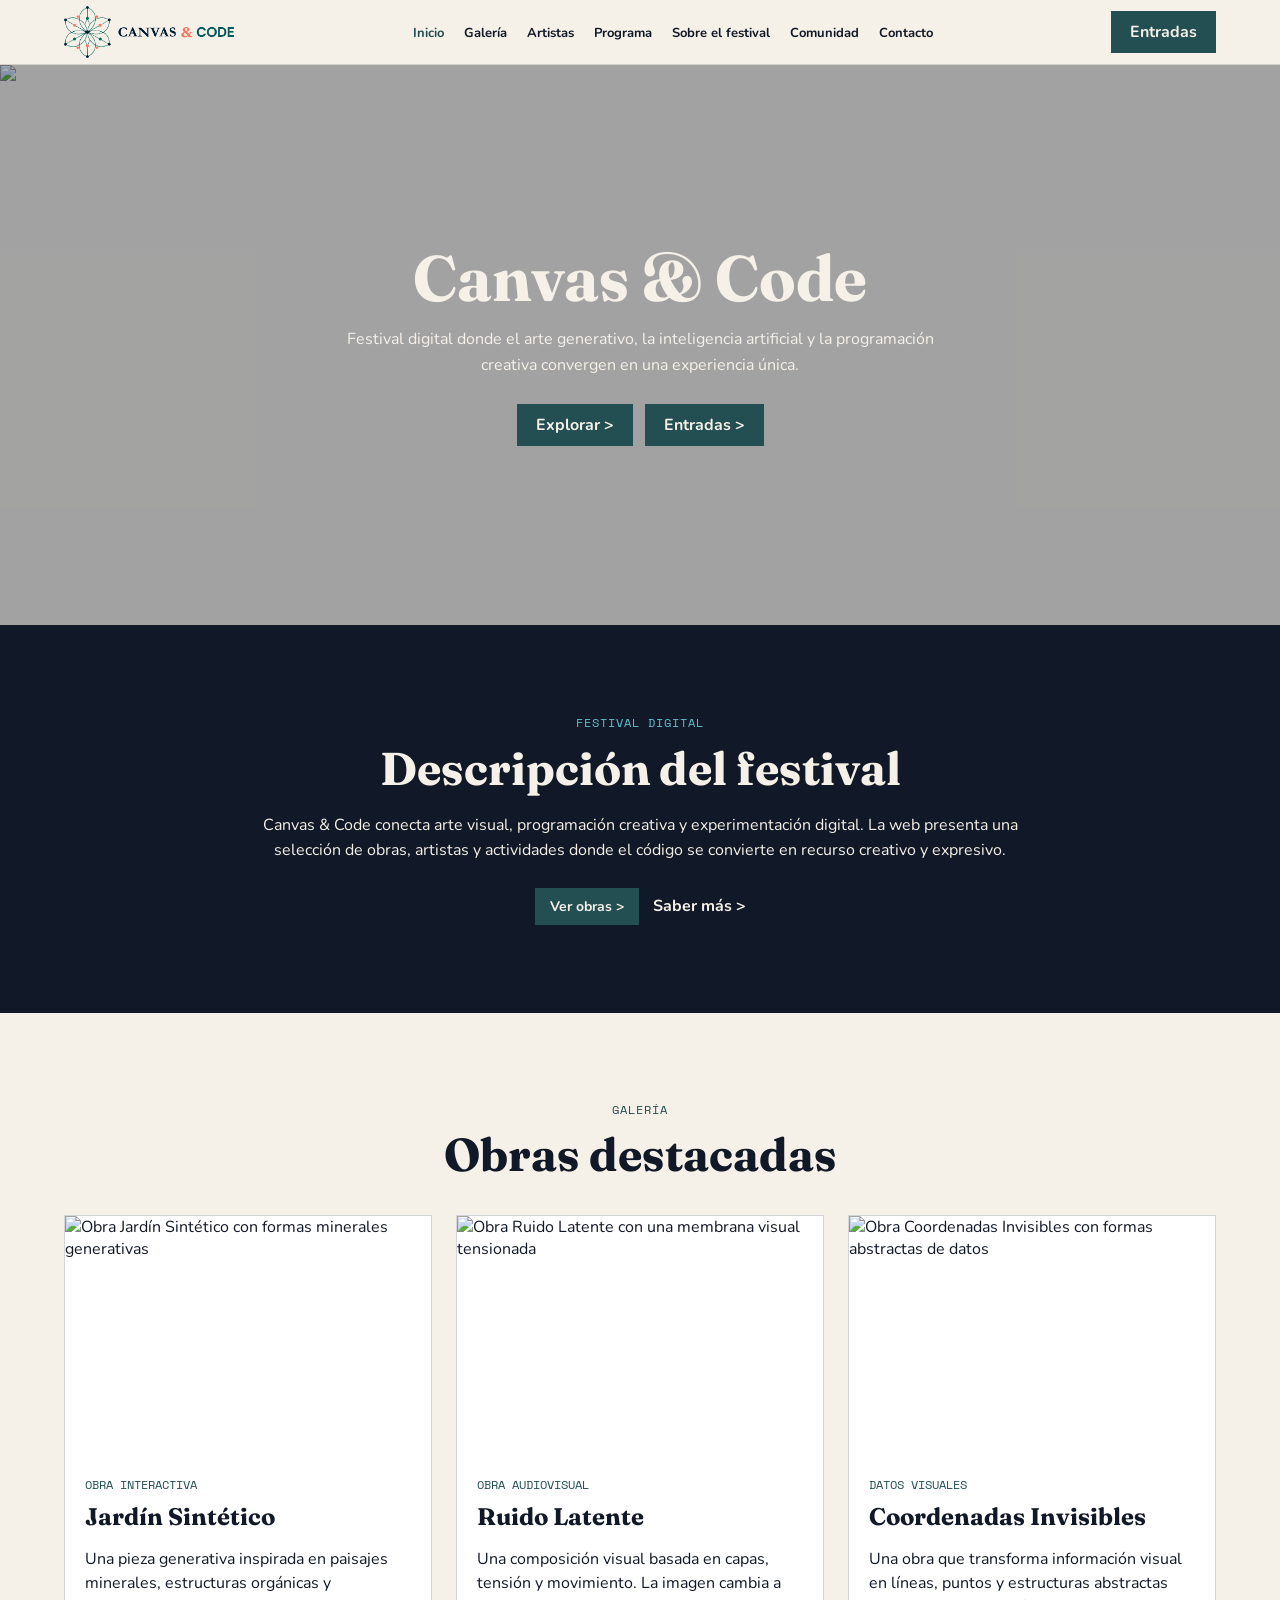
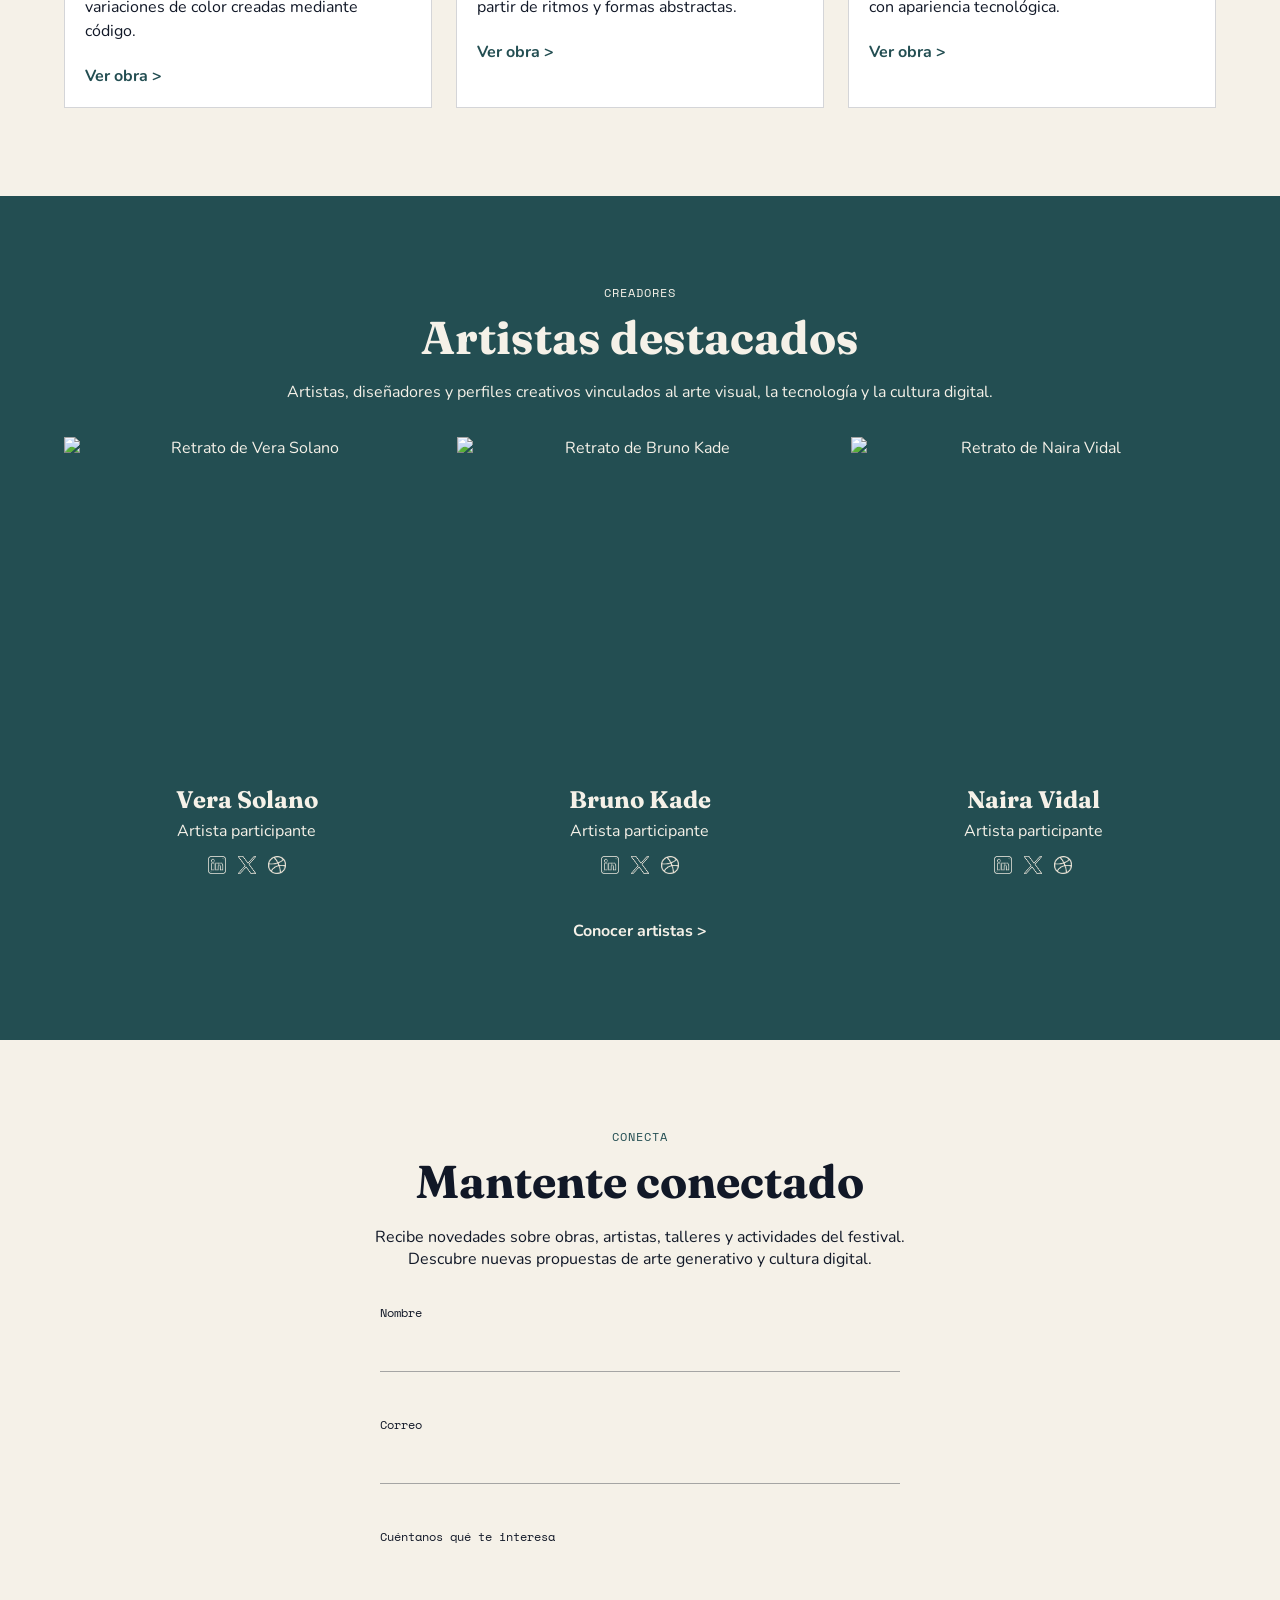
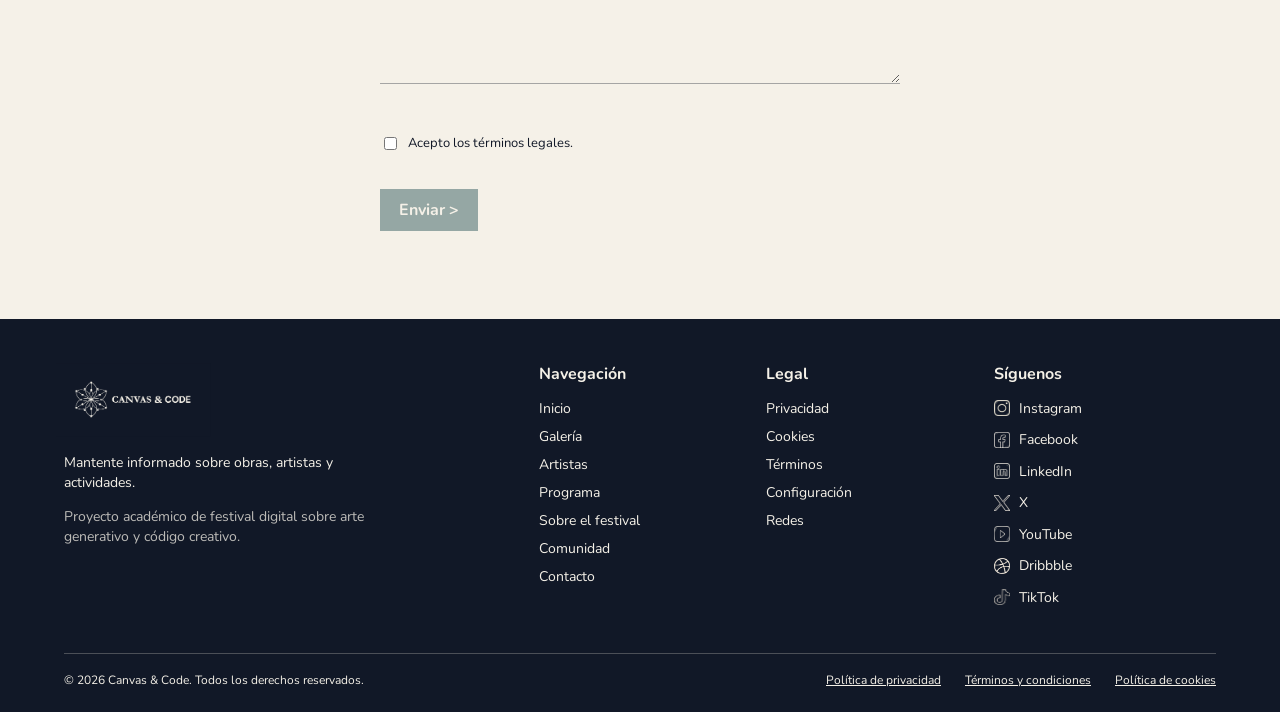
==== index.html @ 44a31754 "Add files via upload" ====
<!DOCTYPE html>
<html lang="es">
<head>
  <!-- Configuración básica del documento -->
  <meta charset="UTF-8">

  <!-- Hace que la página se adapte correctamente a móviles y pantallas pequeñas -->
  <meta name="viewport" content="width=device-width, initial-scale=1.0">

  <!-- Título que aparece en la pestaña del navegador -->
  <title>Canvas &amp; Code | Inicio</title>

  <!-- Descripción breve de la página para buscadores -->
  <meta name="description" content="Festival digital de arte generativo, código creativo e interacción visual.">

  <!-- Conexión con Google Fonts para cargar las tipografías de la web -->
  <link rel="preconnect" href="https://fonts.googleapis.com">
  <link rel="preconnect" href="https://fonts.gstatic.com" crossorigin>

  <!-- Tipografías usadas en el proyecto -->
  <link href="https://fonts.googleapis.com/css2?family=Fraunces:wght@400;500;600;700&family=Nunito:wght@400;500;600;700&family=Space+Mono:wght@400;700&display=swap" rel="stylesheet">

  <!-- Icono de la pestaña del navegador -->
  <link rel="icon" href="logo/icono.png" type="image/png">

  <!-- Archivo CSS principal -->
  <link rel="stylesheet" href="css/style.css">
</head>

<body>

  <!-- Enlace de accesibilidad para saltar directamente al contenido principal -->
  <a class="skip-link" href="#contenido">Saltar al contenido principal</a>

  <!-- Cabecera de la página -->
  <header class="site-header">
    <div class="container header-content">

      <!-- Logo de la web con enlace a la página de inicio -->
      <a class="logo-link" href="index.html" aria-label="Ir al inicio de Canvas &amp; Code">
        <img class="logo" src="logo/LogoHorizontal.png" alt="Canvas &amp; Code">
      </a>

      <!-- Botón que abre y cierra el menú en móvil -->
      <button class="menu-toggle" type="button" aria-expanded="false" aria-controls="menu-principal">
        Menú
      </button>

      <!-- Menú principal de navegación -->
      <nav class="main-nav" id="menu-principal" aria-label="Navegación principal">
        <ul>
          <!-- Enlace activo porque estamos en la página de inicio -->
          <li><a class="active" href="index.html" aria-current="page">Inicio</a></li>

          <!-- Enlaces a las demás páginas y secciones de la web -->
          <li><a href="exposicion.html">Galería</a></li>
          <li><a href="exposicion.html#artistas">Artistas</a></li>
          <li><a href="comunidad.html#talleres">Programa</a></li>
          <li><a href="sobre.html">Sobre el festival</a></li>
          <li><a href="comunidad.html">Comunidad</a></li>
          <li><a href="construccion.html">Contacto</a></li>

          <!-- Enlace de entradas dentro del menú móvil -->
          <li class="nav-entradas"><a href="construccion.html">Entradas</a></li>
        </ul>
      </nav>

      <!-- Botón de entradas visible en la cabecera -->
      <a class="header-button" href="construccion.html">Entradas</a>

    </div>
  </header>

  <!-- Contenido principal de la página -->
  <main id="contenido">

    <!-- Sección principal de presentación de la web -->
    <section class="hero-inicio">

      <!-- Imagen de fondo del hero -->
      <img class="hero-imagen" src="img/Inicio/Flujo_abstracto.png" alt="Imagen abstracta con formas fluidas de arte generativo">

      <!-- Capa oscura sobre la imagen para mejorar la lectura del texto -->
      <div class="hero-capa">
        <div class="container hero-contenido">

          <!-- Título principal de la página -->
          <h1>Canvas &amp; Code</h1>

          <!-- Texto breve de presentación del festival -->
          <p>
            Festival digital donde el arte generativo, la inteligencia artificial y la programación creativa convergen en una experiencia única.
          </p>

          <!-- Botones principales del hero -->
          <div class="hero-botones">
            <a class="button" href="exposicion.html">Explorar &gt;</a>
            <a class="button" href="construccion.html">Entradas &gt;</a>
          </div>

        </div>
      </div>
    </section>

    <!-- Sección con una descripción general del festival -->
    <section class="descripcion-real">
      <div class="container descripcion-contenido">

        <!-- Etiqueta pequeña de la sección -->
        <p class="etiqueta-seccion">Festival digital</p>

        <!-- Título de la sección -->
        <h2>Descripción del festival</h2>

        <!-- Texto descriptivo del festival -->
        <p>
          Canvas &amp; Code conecta arte visual, programación creativa y experimentación digital.
          La web presenta una selección de obras, artistas y actividades donde el código
          se convierte en recurso creativo y expresivo.
        </p>

        <!-- Enlaces de la sección de descripción -->
        <div class="descripcion-enlaces">
          <a class="button button-small" href="exposicion.html">Ver obras &gt;</a>
          <a class="simple-link" href="sobre.html">Saber más &gt;</a>
        </div>

      </div>
    </section>

    <!-- Sección de obras destacadas en la página de inicio -->
    <section class="obras-real">
      <div class="container">

        <!-- Encabezado de la sección de obras -->
        <div class="titulo-seccion">
          <p class="etiqueta-seccion etiqueta-oscura">Galería</p>
          <h2>Obras destacadas</h2>
        </div>

        <!-- Rejilla que contiene las tarjetas de obras -->
        <div class="obras-grid">

          <!-- Primera tarjeta de obra -->
          <article class="obra-card">
            <img src="img/Inicio/Paisaje_mineral.png" alt="Obra Jardín Sintético con formas minerales generativas">

            <div class="obra-texto">
              <p class="obra-categoria">Obra interactiva</p>
              <h3>Jardín Sintético</h3>
              <p>
                Una pieza generativa inspirada en paisajes minerales, estructuras orgánicas
                y variaciones de color creadas mediante código.
              </p>
              <a class="obra-link" href="exposicion.html">Ver obra &gt;</a>
            </div>
          </article>

          <!-- Segunda tarjeta de obra -->
          <article class="obra-card">
            <img src="img/Inicio/Membrana_tensionada.png" alt="Obra Ruido Latente con una membrana visual tensionada">

            <div class="obra-texto">
              <p class="obra-categoria">Obra audiovisual</p>
              <h3>Ruido Latente</h3>
              <p>
                Una composición visual basada en capas, tensión y movimiento. La imagen
                cambia a partir de ritmos y formas abstractas.
              </p>
              <a class="obra-link" href="exposicion.html">Ver obra &gt;</a>
            </div>
          </article>

          <!-- Tercera tarjeta de obra -->
          <article class="obra-card">
            <img src="img/Inicio/Formas_datos.png" alt="Obra Coordenadas Invisibles con formas abstractas de datos">

            <div class="obra-texto">
              <p class="obra-categoria">Datos visuales</p>
              <h3>Coordenadas Invisibles</h3>
              <p>
                Una obra que transforma información visual en líneas, puntos y estructuras
                abstractas con apariencia tecnológica.
              </p>
              <a class="obra-link" href="exposicion.html">Ver obra &gt;</a>
            </div>
          </article>

        </div>

      </div>
    </section>

    <!-- Sección de artistas destacados -->
    <section class="artistas-real" id="artistas">
      <div class="container">

        <!-- Encabezado de la sección de artistas -->
        <div class="titulo-seccion titulo-claro">
          <p class="etiqueta-seccion">Creadores</p>
          <h2>Artistas destacados</h2>
          <p>
            Artistas, diseñadores y perfiles creativos vinculados al arte visual,
            la tecnología y la cultura digital.
          </p>
        </div>

        <!-- Rejilla con las tarjetas de artistas -->
        <div class="artistas-grid">

          <!-- Primera tarjeta de artista -->
          <article class="artista-card">
            <img src="img/Inicio/Vera_Solano.png" alt="Retrato de Vera Solano">

            <div class="artista-texto">
              <h3>Vera Solano</h3>
              <p>Artista participante</p>

              <!-- Enlaces a redes sociales de la artista -->
              <div class="artista-redes">
                <a href="construccion.html" aria-label="LinkedIn de Vera Solano">
                  <img src="icons/LinkedIn.png" alt="">
                </a>

                <a href="construccion.html" aria-label="X de Vera Solano">
                  <img src="icons/X.png" alt="">
                </a>

                <a href="construccion.html" aria-label="Dribbble de Vera Solano">
                  <img src="icons/Dribbble.png" alt="">
                </a>
              </div>
            </div>
          </article>

          <!-- Segunda tarjeta de artista -->
          <article class="artista-card">
            <img src="img/Inicio/Bruno_Kade.png" alt="Retrato de Bruno Kade">

            <div class="artista-texto">
              <h3>Bruno Kade</h3>
              <p>Artista participante</p>

              <!-- Enlaces a redes sociales del artista -->
              <div class="artista-redes">
                <a href="construccion.html" aria-label="LinkedIn de Bruno Kade">
                  <img src="icons/LinkedIn.png" alt="">
                </a>

                <a href="construccion.html" aria-label="X de Bruno Kade">
                  <img src="icons/X.png" alt="">
                </a>

                <a href="construccion.html" aria-label="Dribbble de Bruno Kade">
                  <img src="icons/Dribbble.png" alt="">
                </a>
              </div>
            </div>
          </article>

          <!-- Tercera tarjeta de artista -->
          <article class="artista-card">
            <img src="img/Inicio/Naira_Vidal.png" alt="Retrato de Naira Vidal">

            <div class="artista-texto">
              <h3>Naira Vidal</h3>
              <p>Artista participante</p>

              <!-- Enlaces a redes sociales de la artista -->
              <div class="artista-redes">
                <a href="construccion.html" aria-label="LinkedIn de Naira Vidal">
                  <img src="icons/LinkedIn.png" alt="">
                </a>

                <a href="construccion.html" aria-label="X de Naira Vidal">
                  <img src="icons/X.png" alt="">
                </a>

                <a href="construccion.html" aria-label="Dribbble de Naira Vidal">
                  <img src="icons/Dribbble.png" alt="">
                </a>
              </div>
            </div>
          </article>

        </div>

        <!-- Botón para ir a la sección de artistas de la página Exposición -->
        <div class="boton-centrado">
          <a class="button" href="exposicion.html#artistas">Conocer artistas &gt;</a>
        </div>

      </div>
    </section>

    <!-- Sección de newsletter -->
    <section class="newsletter-real">
      <div class="container newsletter-contenido">

        <!-- Encabezado de la newsletter -->
        <div class="titulo-seccion">
          <p class="etiqueta-seccion etiqueta-oscura">Conecta</p>

          <h2>Mantente conectado</h2>

          <p>
            Recibe novedades sobre obras, artistas, talleres y actividades del festival.<br>
            Descubre nuevas propuestas de arte generativo y cultura digital.
          </p>
        </div>

        <!-- Formulario de suscripción a la newsletter -->
        <form class="newsletter-form" id="newsletter-form" action="#" method="post" novalidate>

          <!-- Campo nombre -->
          <div class="form-grupo">
            <label for="nombre">Nombre</label>
            <input type="text" id="nombre" name="nombre">
            <p class="form-error" id="error-nombre"></p>
          </div>

          <!-- Campo correo -->
          <div class="form-grupo">
            <label for="correo">Correo</label>
            <input type="email" id="correo" name="correo">
            <p class="form-error" id="error-correo"></p>
          </div>

          <!-- Campo de intereses -->
          <div class="form-grupo">
            <label for="interes">Cuéntanos qué te interesa</label>
            <textarea id="interes" name="interes" rows="5"></textarea>
            <p class="form-error" id="error-interes"></p>
          </div>

          <!-- Checkbox para aceptar términos legales -->
          <div class="form-check">
            <input type="checkbox" id="acepto" name="acepto">
            <label for="acepto">Acepto los términos legales.</label>
          </div>

          <!-- Mensaje de error del checkbox legal -->
          <p class="form-error" id="error-acepto"></p>

          <!-- Botón de envío del formulario -->
          <button class="button" id="boton-enviar" type="submit" disabled>Enviar &gt;</button>

        </form>

      </div>
    </section>

  </main>

  <!-- Modal que aparece cuando el formulario se envía correctamente -->
  <div class="modal-formulario" id="modal-formulario" hidden>
    <div class="modal-caja" role="dialog" aria-modal="true" aria-labelledby="modal-titulo">
      <h2 id="modal-titulo">Formulario enviado</h2>
      <button class="button" id="cerrar-modal" type="button">OK</button>
    </div>
  </div>

  <!-- Pie de página -->
  <footer class="site-footer">
    <div class="container footer-content">

      <!-- Bloque con el logo y una pequeña descripción -->
      <div class="footer-brand">
        <img class="footer-logo" src="logo/Logo_blanco_hori.png" alt="Canvas &amp; Code">

        <p>
          Mantente informado sobre obras, artistas y actividades.
        </p>

        <p class="footer-note">
          Proyecto académico de festival digital sobre arte generativo y código creativo.
        </p>
      </div>

      <!-- Bloque de navegación del footer -->
      <div class="footer-block">
        <h2>Navegación</h2>

        <ul>
          <li><a href="index.html" aria-current="page">Inicio</a></li>
          <li><a href="exposicion.html">Galería</a></li>
          <li><a href="exposicion.html#artistas">Artistas</a></li>
          <li><a href="comunidad.html#talleres">Programa</a></li>
          <li><a href="sobre.html">Sobre el festival</a></li>
          <li><a href="comunidad.html">Comunidad</a></li>
          <li><a href="construccion.html">Contacto</a></li>
        </ul>
      </div>

      <!-- Bloque de enlaces legales -->
      <div class="footer-block">
        <h2>Legal</h2>

        <ul>
          <li><a href="construccion.html">Privacidad</a></li>
          <li><a href="construccion.html">Cookies</a></li>
          <li><a href="construccion.html">Términos</a></li>
          <li><a href="construccion.html">Configuración</a></li>
          <li><a href="construccion.html">Redes</a></li>
        </ul>
      </div>

      <!-- Bloque de redes sociales -->
      <div class="footer-block footer-social">
        <h2>Síguenos</h2>

        <ul>
          <li><a href="construccion.html"><img src="icons/Instagram.png" alt=""> Instagram</a></li>
          <li><a href="construccion.html"><img src="icons/Facebook.png" alt=""> Facebook</a></li>
          <li><a href="construccion.html"><img src="icons/LinkedIn.png" alt=""> LinkedIn</a></li>
          <li><a href="construccion.html"><img src="icons/X.png" alt=""> X</a></li>
          <li><a href="construccion.html"><img src="icons/YouTube.png" alt=""> YouTube</a></li>
          <li><a href="construccion.html"><img src="icons/Dribbble.png" alt=""> Dribbble</a></li>
          <li><a href="construccion.html"><img src="icons/TikTok.png" alt=""> TikTok</a></li>
        </ul>
      </div>

    </div>

    <!-- Parte inferior del footer con copyright y enlaces legales -->
    <div class="container footer-bottom">
      <p>© 2026 Canvas &amp; Code. Todos los derechos reservados.</p>

      <div class="footer-legal-links">
        <a href="construccion.html">Política de privacidad</a>
        <a href="construccion.html">Términos y condiciones</a>
        <a href="construccion.html">Política de cookies</a>
      </div>
    </div>
  </footer>

  <!-- Archivo JavaScript principal -->
  <script src="js/script.js"></script>

</body>
</html>
---- css/style.css ----
/* Variables generales de la web.
   Aquí se guardan los colores y las tipografías para reutilizarlos en todo el CSS. */
:root {
  --azul-noche: #111827;
  --blanco-roto: #F5F1E8;
  --verde: #234E52;
  --coral: #D96C5F;
  --azul-piscina: #63BFD1;

  --titulo: "Fraunces", serif;
  --texto: "Nunito", sans-serif;
  --mono: "Space Mono", monospace;
}

/* Hace que el tamaño de las cajas incluya el padding y el borde.
   Así es más fácil controlar los anchos. */
* {
  box-sizing: border-box;
}

/* Estilos básicos del cuerpo de la página. */
body {
  margin: 0;
  font-family: var(--texto);
  background-color: var(--blanco-roto);
  color: var(--azul-noche);
}

/* Las imágenes no se salen de su contenedor. */
img {
  max-width: 100%;
  display: block;
}

/* Los enlaces heredan el color del texto donde estén colocados. */
a {
  color: inherit;
}

/* Los elementos de formulario usan la misma tipografía que el resto de la web. */
button,
input,
textarea,
select {
  font: inherit;
}

/* Contenedor general para centrar el contenido y limitar su anchura. */
.container {
  width: 90%;
  max-width: 1152px;
  margin: 0 auto;
}

/* Enlace para saltar al contenido principal.
   Sirve para mejorar la accesibilidad con teclado. */
.skip-link {
  position: absolute;
  top: -50px;
  left: 16px;
  background-color: var(--coral);
  color: var(--azul-noche);
  padding: 8px 12px;
  z-index: 20;
}

/* El enlace aparece cuando recibe el foco. */
.skip-link:focus {
  top: 16px;
}

/* Clase para ocultar texto visualmente, pero mantenerlo para lectores de pantalla. */
.sr-only {
  position: absolute;
  width: 1px;
  height: 1px;
  overflow: hidden;
  clip-path: inset(50%);
}

/* Estilo visible cuando se navega con teclado. */
a:focus-visible,
button:focus-visible,
input:focus-visible,
textarea:focus-visible,
select:focus-visible {
  outline: 3px solid var(--azul-piscina);
  outline-offset: 3px;
}

/* Header */

/* Cabecera principal de la web.
   Se queda fija arriba al hacer scroll. */
.site-header {
  background-color: var(--blanco-roto);
  border-bottom: 1px solid rgba(17, 24, 39, 0.15);
  position: sticky;
  top: 0;
  z-index: 15;
}

/* Organiza logo, menú y botón de entradas en una misma línea. */
.header-content {
  min-height: 60px;
  display: flex;
  align-items: center;
  justify-content: space-between;
  position: relative;
}

/* Enlace que contiene el logo. */
.logo-link {
  display: inline-flex;
  align-items: center;
}

/* Tamaño del logo. */
.logo {
  width: 150px;
  height: auto;
}

/* Botón del menú móvil. */
.menu-toggle {
  background-color: transparent;
  border: 1px solid var(--azul-noche);
  color: var(--azul-noche);
  padding: 8px 12px;
  cursor: pointer;
  border-radius: 0;
}

/* Menú principal.
   En móvil aparece cerrado por defecto. */
.main-nav {
  display: none;
  position: absolute;
  left: 0;
  top: 60px;
  width: 100%;
  padding: 18px 0;
  background-color: var(--blanco-roto);
  border-bottom: 1px solid rgba(17, 24, 39, 0.15);
}

/* Clase que abre el menú cuando se pulsa el botón. */
.main-nav.is-open {
  display: block;
}

/* Quita los puntos de la lista del menú. */
.main-nav ul {
  list-style: none;
  margin: 0;
  padding: 0;
}

/* Separación entre enlaces del menú en móvil. */
.main-nav li {
  margin-bottom: 12px;
}

/* Estilo de los enlaces del menú. */
.main-nav a {
  font-size: 14px;
  font-weight: 700;
  text-decoration: none;
}

/* Color del enlace activo o al pasar el ratón. */
.main-nav a:hover,
.main-nav a.active {
  color: var(--verde);
}

/* El botón de entradas se oculta en móvil al principio. */
.header-button {
  display: none;
}

/* Da color especial al enlace de entradas dentro del menú móvil. */
.nav-entradas a {
  color: var(--verde);
}

/* Botones */

/* Estilo general de los botones principales. */
.button,
.header-button {
  background-color: var(--verde);
  color: var(--blanco-roto);
  border: 1px solid var(--verde);
  padding: 9px 18px;
  font-weight: 700;
  text-decoration: none;
  border-radius: 0;
  display: inline-block;
  cursor: pointer;
}

/* Cambio de color al pasar el ratón por encima de los botones. */
.button:hover,
.header-button:hover {
  background-color: var(--azul-piscina);
  border-color: var(--azul-piscina);
  color: var(--azul-noche);
}

/* Estilo para botones desactivados en formularios. */
.button:disabled {
  opacity: 0.45;
  cursor: not-allowed;
}

/* Botón más pequeño para enlaces secundarios. */
.button-small {
  padding: 8px 14px;
  font-size: 14px;
}

/* Botón secundario sobre fondos oscuros. */
.button-secundario {
  background-color: transparent;
  border-color: var(--blanco-roto);
  color: var(--blanco-roto);
}

/* Cambio de color del botón secundario al pasar el ratón. */
.button-secundario:hover {
  background-color: var(--azul-piscina);
  border-color: var(--azul-piscina);
  color: var(--azul-noche);
}

/* Botones claros usados en hero y secciones de comunidad. */
.button-hero-claro,
.button-encuentro-claro {
  background-color: var(--blanco-roto);
  border-color: var(--blanco-roto);
  color: var(--azul-noche);
}

/* Hover de los botones claros. */
.button-hero-claro:hover,
.button-encuentro-claro:hover {
  background-color: var(--azul-piscina);
  border-color: var(--azul-piscina);
  color: var(--azul-noche);
}

/* Botones oscuros o transparentes usados sobre fondos de color. */
.button-hero-oscuro,
.button-encuentro-oscuro {
  background-color: transparent;
  border-color: rgba(245, 241, 232, 0.65);
  color: var(--blanco-roto);
}

/* Hover de los botones oscuros. */
.button-hero-oscuro:hover,
.button-encuentro-oscuro:hover {
  background-color: var(--azul-piscina);
  border-color: var(--azul-piscina);
  color: var(--azul-noche);
}

/* Enlace sencillo sin caja de botón. */
.simple-link {
  text-decoration: none;
  font-weight: 700;
}

/* Cambio de color del enlace sencillo. */
.simple-link:hover {
  color: var(--azul-piscina);
}

/* Hero común */

/* Estilo compartido para las secciones principales de inicio, sobre y exposición. */
.hero-inicio,
.hero-sobre,
.hero-exposicion {
  position: relative;
  min-height: 430px;
  overflow: hidden;
  color: var(--blanco-roto);
}

/* Imagen de fondo del hero. */
.hero-imagen {
  position: absolute;
  inset: 0;
  width: 100%;
  height: 100%;
  object-fit: cover;
}

/* Capa oscura sobre la imagen para que el texto se lea mejor. */
.hero-capa {
  position: relative;
  min-height: 430px;
  background-color: rgba(17, 24, 39, 0.36);
  display: flex;
  align-items: center;
  justify-content: center;
}

/* Contenido centrado dentro del hero. */
.hero-contenido {
  text-align: center;
  max-width: 760px;
}

/* Título principal del hero. */
.hero-contenido h1 {
  font-family: var(--titulo);
  font-size: 42px;
  line-height: 1.05;
  margin: 0 0 16px;
}

/* Texto del hero. */
.hero-contenido p {
  max-width: 620px;
  margin: 0 auto;
  line-height: 1.6;
}

/* Coloca los botones del hero. En móvil quedan en columna. */
.hero-botones {
  margin-top: 26px;
  display: flex;
  flex-direction: column;
  gap: 12px;
  align-items: center;
}

/* Elementos generales */

/* Etiquetas pequeñas que aparecen encima de algunos títulos. */
.etiqueta-seccion {
  margin: 0 0 12px;
  font-family: var(--mono);
  font-size: 12px;
  letter-spacing: 0.08em;
  text-transform: uppercase;
  color: var(--azul-piscina);
}

/* Variante de etiqueta para fondos claros. */
.etiqueta-oscura {
  color: var(--verde);
}

/* Bloque de título común para varias secciones. */
.titulo-seccion {
  text-align: center;
  max-width: 760px;
  margin: 0 auto 34px;
}

/* Títulos de sección. */
.titulo-seccion h2 {
  margin: 0 0 18px;
  font-family: var(--titulo);
  font-size: 34px;
  line-height: 1.1;
}

/* Texto claro para títulos colocados sobre fondos oscuros. */
.titulo-claro h2,
.titulo-claro p {
  color: var(--blanco-roto);
}

/* Centra botones colocados al final de algunas secciones. */
.boton-centrado {
  text-align: center;
  margin-top: 36px;
}

/* Inicio: descripción */

/* Sección de descripción del festival en la página de inicio. */
.descripcion-real {
  background-color: var(--azul-noche);
  color: var(--blanco-roto);
  padding: 64px 0;
  text-align: center;
}

/* Limita el ancho del texto de descripción. */
.descripcion-contenido {
  max-width: 760px;
}

/* Título de la descripción. */
.descripcion-real h2 {
  margin: 0 0 18px;
  font-family: var(--titulo);
  font-size: 34px;
  line-height: 1.1;
}

/* Texto de la descripción. */
.descripcion-real p {
  line-height: 1.6;
}

/* Enlaces de la sección de descripción. */
.descripcion-enlaces {
  margin-top: 24px;
  display: flex;
  flex-direction: column;
  gap: 14px;
  align-items: center;
}

/* Inicio: obras */

/* Sección de obras destacadas de la página de inicio. */
.obras-real {
  padding: 64px 0;
  background-color: var(--blanco-roto);
}

/* Rejilla donde se colocan las tarjetas de obras. */
.obras-grid {
  display: grid;
  gap: 24px;
}

/* Tarjeta de cada obra. */
.obra-card {
  background-color: #ffffff;
  border: 1px solid rgba(17, 24, 39, 0.18);
}

/* Imagen de las tarjetas de obras. */
.obra-card img {
  width: 100%;
  height: 220px;
  object-fit: cover;
}

/* Contenido de texto dentro de cada tarjeta de obra. */
.obra-texto {
  padding: 20px;
}

/* Categoría pequeña de cada obra. */
.obra-categoria {
  margin: 0 0 8px;
  font-family: var(--mono);
  font-size: 12px;
  text-transform: uppercase;
  color: var(--verde);
}

/* Título de cada obra. */
.obra-card h3 {
  margin: 0 0 10px;
  font-family: var(--titulo);
  font-size: 24px;
}

/* Texto descriptivo de cada obra. */
.obra-card p {
  line-height: 1.5;
}

/* Enlace de cada obra. */
.obra-link {
  display: inline-block;
  margin-top: 6px;
  font-weight: 700;
  text-decoration: none;
  color: var(--verde);
}

/* Hover del enlace de obra. */
.obra-link:hover {
  color: var(--azul-piscina);
}

/* Inicio: artistas */

/* Sección de artistas destacados en la página de inicio. */
.artistas-real {
  background-color: var(--verde);
  color: var(--blanco-roto);
  padding: 64px 0;
}

/* Rejilla para las tarjetas de artistas. */
.artistas-grid {
  display: grid;
  gap: 28px;
}

/* Tarjeta de artista. */
.artista-card {
  text-align: center;
}

/* Imagen principal del artista. */
.artista-card > img {
  width: 100%;
  height: 320px;
  object-fit: cover;
  object-position: center;
}

/* Texto de cada artista. */
.artista-texto {
  padding: 18px 10px 0;
}

/* Nombre del artista. */
.artista-texto h3 {
  margin: 0 0 6px;
  font-family: var(--titulo);
  font-size: 24px;
}

/* Descripción breve del artista. */
.artista-texto p {
  margin: 0;
}

/* Iconos de redes sociales del artista. */
.artista-redes {
  display: flex;
  justify-content: center;
  gap: 12px;
  margin-top: 14px;
}

/* Tamaño de los iconos de redes. */
.artista-redes img {
  width: 18px;
  height: 18px;
}

/* Sobre el festival: historia */

/* Sección de historia del festival. */
.historia-sobre {
  background-color: var(--azul-noche);
  color: var(--blanco-roto);
  padding: 64px 0;
  text-align: center;
}

/* Contenido de la sección historia. */
.historia-contenido {
  max-width: 1152px;
}

/* Título de historia. */
.historia-contenido h2 {
  margin: 0 0 18px;
  font-family: var(--titulo);
  font-size: 34px;
  line-height: 1.1;
}

/* Texto de historia. */
.historia-contenido p {
  max-width: 640px;
  margin: 0 auto 24px;
  line-height: 1.6;
}

/* Imagen de la sección historia. */
.historia-contenido img {
  width: 100%;
  margin-top: 42px;
  height: 260px;
  object-fit: cover;
}

/* Sobre el festival: concepto */

/* Sección con imagen de fondo sobre el concepto del festival. */
.concepto-sobre {
  background-image: url("../img/Festival/Interferencia.png");
  background-size: cover;
  background-position: center;
  color: var(--blanco-roto);
}

/* Capa sobre la imagen de fondo del concepto. */
.concepto-capa {
  background-color: rgba(17, 24, 39, 0.28);
  padding: 72px 0;
}

/* Contenido centrado de la sección concepto. */
.concepto-contenido {
  max-width: 720px;
  text-align: center;
}

/* Título de concepto. */
.concepto-contenido h2 {
  margin: 0 0 18px;
  font-family: var(--titulo);
  font-size: 34px;
  line-height: 1.1;
}

/* Texto de concepto. */
.concepto-contenido p {
  margin: 0 auto 24px;
  line-height: 1.6;
}

/* Sobre el festival: organizadores */

/* Sección de organizadores. */
.organizadores-sobre {
  background-color: var(--verde);
  color: var(--blanco-roto);
  padding: 64px 0;
}

/* Rejilla de organizadores. */
.organizadores-grid {
  display: grid;
  gap: 42px;
  max-width: 760px;
  margin: 0 auto;
  text-align: center;
}

/* Imagen circular de cada organizador. */
.organizador-mini > img {
  width: 78px;
  height: 78px;
  object-fit: cover;
  border-radius: 50%;
  margin: 0 auto 14px;
}

/* Nombre del organizador. */
.organizador-mini h3 {
  margin: 0 0 6px;
  font-family: var(--titulo);
  font-size: 22px;
}

/* Cargo del organizador. */
.organizador-cargo {
  margin: 0 0 10px;
  font-weight: 700;
}

/* Texto de cada organizador. */
.organizador-mini p {
  line-height: 1.5;
}

/* Redes sociales de los organizadores. */
.organizador-redes {
  display: flex;
  justify-content: center;
  gap: 12px;
  margin-top: 14px;
}

/* Iconos de redes de los organizadores. */
.organizador-redes img {
  width: 18px;
  height: 18px;
}

/* Sobre el festival: patrocinadores */

/* Sección de patrocinadores. */
.patrocinadores-sobre {
  background-color: #ffffff;
  padding: 54px 0;
  text-align: center;
}

/* Título de patrocinadores. */
.patrocinadores-sobre h2 {
  margin: 0 0 28px;
  font-family: var(--mono);
  font-size: 14px;
}

/* Rejilla de logos de patrocinadores. */
.patro-grid {
  display: grid;
  grid-template-columns: repeat(2, 1fr);
  gap: 28px;
  align-items: center;
}

/* Tamaño de los logos de patrocinadores. */
.patro-grid img {
  max-width: 130px;
  max-height: 58px;
  object-fit: contain;
  margin: 0 auto;
}

/* Exposición: arte generativo */

/* Sección que explica qué es el arte generativo. */
.arte-generativo {
  background-color: var(--azul-noche);
  color: var(--blanco-roto);
  padding: 64px 0;
}

/* Contenedor del texto de arte generativo. */
.arte-generativo-contenido {
  max-width: 720px;
}

/* Título de arte generativo. */
.arte-generativo h2 {
  margin: 0 0 20px;
  font-family: var(--titulo);
  font-size: 38px;
  line-height: 1.05;
}

/* Párrafos de arte generativo. */
.arte-generativo p {
  line-height: 1.6;
}

/* Exposición: galería interactiva */

/* Sección de galería interactiva. */
.galeria-interactiva {
  background-color: var(--blanco-roto);
  padding: 64px 0;
}

/* Rejilla de texto e imagen de galería. */
.galeria-grid {
  display: grid;
  gap: 32px;
  align-items: center;
}

/* Título de la galería interactiva. */
.galeria-texto h2 {
  margin: 0 0 18px;
  font-family: var(--titulo);
  font-size: 34px;
}

/* Icono de la galería. */
.galeria-icono {
  width: 48px;
  height: 48px;
  object-fit: contain;
  margin-bottom: 16px;
}

/* Texto de la galería. */
.galeria-texto p {
  line-height: 1.6;
}

/* Botón de la galería. */
.galeria-boton {
  margin-top: 18px;
}

/* Imagen de la sección galería. */
.galeria-imagen img {
  width: 100%;
  height: 280px;
  object-fit: cover;
}

/* Exposición: cómo interactuar */

/* Sección que explica cómo interactuar con las obras. */
.interactuar-obras {
  background-color: var(--verde);
  color: var(--blanco-roto);
  padding: 64px 0;
}

/* Rejilla de tarjetas de interacción. */
.interaccion-grid {
  display: grid;
  gap: 20px;
}

/* Tarjeta de interacción. */
.interaccion-card {
  border: 1px solid rgba(245, 241, 232, 0.35);
  padding: 24px;
  background-color: rgba(17, 24, 39, 0.16);
}

/* Icono de cada tarjeta de interacción. */
.interaccion-card img {
  width: 48px;
  height: 48px;
  object-fit: contain;
  margin-bottom: 20px;
}

/* Título de cada tarjeta de interacción. */
.interaccion-card h3 {
  margin: 0 0 12px;
  font-family: var(--titulo);
  font-size: 26px;
}

/* Texto de cada tarjeta de interacción. */
.interaccion-card p {
  line-height: 1.5;
}

/* Enlaces de las tarjetas de interacción. */
.interaccion-card a {
  color: var(--blanco-roto);
  text-decoration: none;
  font-weight: 700;
}

/* Hover de los enlaces de interacción. */
.interaccion-card a:hover {
  color: var(--azul-piscina);
}

/* Exposición: obras destacadas */

/* Sección de obras destacadas dentro de Exposición. */
.obras-exposicion {
  background-color: var(--blanco-roto);
  padding: 64px 0;
}

/* Rejilla de obras destacadas. */
.obras-expo-grid {
  display: grid;
  gap: 30px;
  text-align: center;
}

/* Imagen de cada obra destacada. */
.obra-expo-card img {
  width: 100%;
  height: 190px;
  object-fit: cover;
}

/* Título de obra destacada. */
.obra-expo-card h3 {
  margin: 18px 0 10px;
  font-family: var(--titulo);
  font-size: 26px;
}

/* Texto de obra destacada. */
.obra-expo-card p {
  line-height: 1.5;
}

/* Enlace de obra destacada. */
.obra-expo-card a {
  display: inline-block;
  margin-top: 8px;
  color: var(--verde);
  font-weight: 700;
  text-decoration: none;
}

/* Hover de enlace de obra destacada. */
.obra-expo-card a:hover {
  color: var(--azul-piscina);
}

/* Exposición: artistas */

/* Sección de artistas de la exposición. */
.artistas-exposicion {
  background-color: var(--verde);
  color: var(--blanco-roto);
  padding: 64px 0;
}

/* Rejilla de artistas de la exposición. */
.artistas-expo-grid {
  display: grid;
  gap: 24px;
}

/* Tarjeta de artista de la exposición. */
.artista-expo-card {
  background-color: rgba(17, 24, 39, 0.25);
}

/* Imagen de artista.
   object-position ajusta el recorte para que se vea mejor la cabeza. */
.artista-expo-card img {
  width: 100%;
  height: 260px;
  object-fit: cover;
  object-position: center 25%;
}

/* Texto de la tarjeta de artista. */
.artista-expo-texto {
  padding: 22px;
}

/* Categoría pequeña del artista. */
.artista-expo-texto p:first-child {
  margin: 0 0 8px;
  font-family: var(--mono);
  font-size: 12px;
}

/* Nombre del artista. */
.artista-expo-texto h3 {
  margin: 0 0 10px;
  font-family: var(--titulo);
  font-size: 28px;
}

/* Texto descriptivo del artista. */
.artista-expo-texto p {
  line-height: 1.5;
}

/* Enlace de la tarjeta de artista. */
.artista-expo-texto a {
  color: var(--blanco-roto);
  text-decoration: none;
  font-weight: 700;
}

/* Hover del enlace de artista. */
.artista-expo-texto a:hover {
  color: var(--azul-piscina);
}

/* Newsletter */

/* Sección de newsletter común para varias páginas. */
.newsletter-real {
  background-color: var(--blanco-roto);
  color: var(--azul-noche);
  padding: 64px 0;
}

/* Contenedor del formulario de newsletter. */
.newsletter-contenido {
  max-width: 760px;
}

/* Formulario de newsletter. */
.newsletter-form {
  max-width: 520px;
  margin: 0 auto;
}

/* Grupo de campo dentro de los formularios. */
.form-grupo {
  margin-bottom: 20px;
}

/* Etiquetas de los campos del formulario. */
.form-grupo label {
  display: block;
  margin-bottom: 8px;
  font-family: var(--mono);
  font-size: 12px;
}

/* Estilo de inputs, textarea y select. */
.form-grupo input,
.form-grupo textarea,
.form-grupo select {
  width: 100%;
  border: 0;
  border-bottom: 1px solid rgba(17, 24, 39, 0.35);
  background-color: transparent;
  padding: 10px 0;
  color: var(--azul-noche);
  border-radius: 0;
}

/* Campo de email con símbolo @ delante. */
.email-campo {
  display: flex;
  align-items: center;
  border-bottom: 1px solid rgba(17, 24, 39, 0.35);
}

/* Símbolo @ del campo de email. */
.email-campo span {
  margin-right: 8px;
  font-weight: 700;
  color: var(--verde);
}

/* Quita el borde duplicado al input dentro de email-campo. */
.email-campo input {
  border-bottom: 0;
}

/* Checkbox y texto legal del formulario. */
.form-check {
  display: flex;
  gap: 8px;
  align-items: flex-start;
  margin: 18px 0;
  font-size: 13px;
}

/* Mensajes de error de los formularios. */
.form-error {
  min-height: 18px;
  margin: 6px 0 0;
  color: var(--coral);
  font-size: 13px;
  font-weight: 700;
}

/* Modal formulario */

/* Fondo oscuro del modal de confirmación. */
.modal-formulario {
  position: fixed;
  inset: 0;
  background-color: rgba(17, 24, 39, 0.55);
  display: flex;
  align-items: center;
  justify-content: center;
  z-index: 30;
}

/* Oculta el modal cuando tiene el atributo hidden. */
.modal-formulario[hidden] {
  display: none;
}

/* Caja interior del modal. */
.modal-caja {
  background-color: var(--blanco-roto);
  color: var(--azul-noche);
  padding: 32px;
  width: 90%;
  max-width: 360px;
  text-align: center;
  border: 2px solid var(--azul-noche);
}

/* Título del modal. */
.modal-caja h2 {
  margin-top: 0;
  font-family: var(--titulo);
}

/* Comunidad */

/* Hero de la página Comunidad. */
.hero-comunidad {
  background-color: var(--azul-noche);
  color: var(--blanco-roto);
  padding: 64px 0 72px;
  text-align: center;
}

/* Contenedor del hero de Comunidad. */
.hero-comunidad-contenido {
  max-width: 1240px;
}

/* Título principal de Comunidad. */
.hero-comunidad h1 {
  margin: 0 0 18px;
  font-family: var(--titulo);
  font-size: 44px;
  line-height: 1.05;
}

/* Texto del hero de Comunidad. */
.hero-comunidad p {
  max-width: 620px;
  margin: 0 auto;
  line-height: 1.6;
}

/* Imagen grande del hero de Comunidad. */
.hero-comunidad img {
  width: 100%;
  height: 320px;
  object-fit: cover;
  object-position: center 22%;
  margin-top: 42px;
}

/* Sección de encuentro creativo. */
.encuentro-comunidad {
  background-color: var(--verde);
  color: var(--blanco-roto);
  padding: 64px 0;
}

/* Contenido de la sección encuentro. */
.encuentro-contenido {
  max-width: 760px;
  margin-left: auto;
  margin-right: auto;
}

/* Etiqueta de la sección encuentro. */
.encuentro-comunidad .etiqueta-seccion {
  color: var(--blanco-roto);
  text-transform: none;
  letter-spacing: 0;
  font-family: var(--texto);
  font-size: 14px;
  font-weight: 700;
  margin-bottom: 22px;
}

/* Título de encuentro. */
.encuentro-contenido h2 {
  margin: 0 0 28px;
  font-family: var(--titulo);
  font-size: 54px;
  line-height: 1.08;
}

/* Texto de encuentro. */
.encuentro-contenido p {
  max-width: 720px;
  margin: 0 0 28px;
  font-size: 18px;
  line-height: 1.55;
}

/* Botones de la sección encuentro. */
.encuentro-botones {
  margin-top: 24px;
  display: flex;
  gap: 12px;
  flex-wrap: wrap;
}

/* Secciones de talleres y proyectos compartidos. */
.talleres-comunidad,
.proyectos-comunidad {
  background-color: var(--blanco-roto);
  padding: 64px 0;
}

/* Rejillas de talleres y proyectos. */
.talleres-grid,
.proyectos-grid {
  display: grid;
  gap: 24px;
}

/* Tarjetas de comunidad y proyectos. */
.comunidad-card,
.proyecto-card {
  background-color: #c9c3ba;
  overflow: hidden;
}

/* Imágenes de tarjetas de comunidad y proyectos. */
.comunidad-card img,
.proyecto-card img {
  width: 100%;
  height: 220px;
  object-fit: cover;
  object-position: center;
}

/* Texto interior de las tarjetas. */
.comunidad-card-texto,
.proyecto-texto {
  padding: 22px;
}

/* Categoría pequeña de comunidad. */
.comunidad-categoria {
  margin: 0 0 8px;
  font-family: var(--mono);
  font-size: 12px;
  color: var(--verde);
}

/* Títulos de tarjetas de comunidad, proyectos y charlas. */
.comunidad-card h3,
.proyecto-card h3,
.charla-card h3 {
  margin: 0 0 10px;
  font-family: var(--titulo);
  font-size: 25px;
  line-height: 1.05;
}

/* Textos de tarjetas. */
.comunidad-card p,
.proyecto-card p,
.charla-card p {
  line-height: 1.5;
}

/* Enlaces de tarjetas de comunidad y proyectos. */
.comunidad-card a,
.proyecto-card a {
  display: inline-block;
  margin-top: 8px;
  color: var(--verde);
  font-weight: 700;
  text-decoration: none;
}

/* Hover de enlaces de comunidad y proyectos. */
.comunidad-card a:hover,
.proyecto-card a:hover {
  color: var(--azul-piscina);
}

/* Sección de charlas. */
.charlas-comunidad {
  background-color: var(--verde);
  color: var(--blanco-roto);
  padding: 64px 0;
}

/* Rejilla de charlas. */
.charlas-grid {
  display: grid;
  gap: 20px;
}

/* Tarjeta de charla. */
.charla-card {
  background-color: rgba(17, 24, 39, 0.25);
  border: 1px solid rgba(245, 241, 232, 0.16);
  padding: 24px;
}

/* Icono de charla. */
.charla-card img {
  width: 48px;
  height: 48px;
  object-fit: contain;
  margin-bottom: 20px;
}

/* Enlace de charla. */
.charla-card a {
  display: inline-block;
  margin-top: 8px;
  color: var(--blanco-roto);
  font-weight: 700;
  text-decoration: none;
}

/* Hover del enlace de charla. */
.charla-card a:hover {
  color: var(--azul-piscina);
}

/* Sección del formulario de propuesta. */
.propuesta-comunidad {
  background-color: #ffffff;
  color: var(--azul-noche);
  padding: 64px 0;
}

/* Rejilla de información y formulario de propuesta. */
.propuesta-grid {
  display: grid;
  gap: 44px;
}

/* Título del bloque de propuesta. */
.propuesta-info h2 {
  margin: 0 0 18px;
  font-family: var(--titulo);
  font-size: 36px;
  line-height: 1.05;
}

/* Texto del bloque de propuesta. */
.propuesta-info p {
  line-height: 1.6;
}

/* Lista de datos de contacto. */
.propuesta-info ul {
  list-style: none;
  padding: 0;
  margin: 28px 0 0;
}

/* Separación de los datos de contacto. */
.propuesta-info li {
  margin-bottom: 12px;
}

/* Enlaces de contacto. */
.propuesta-info a {
  text-decoration: none;
}

/* Hover de enlaces de contacto. */
.propuesta-info a:hover {
  color: var(--verde);
}

/* Select del formulario de propuesta. */
.formulario-propuesta select {
  width: 100%;
  border: 0;
  border-bottom: 1px solid rgba(17, 24, 39, 0.35);
  background-color: transparent;
  padding: 10px 0;
  color: var(--azul-noche);
  border-radius: 0;
}

/* Grupo de checks del formulario de propuesta. */
.checks-propuesta {
  border: 0;
  padding: 0;
  margin: 0 0 20px;
  display: grid;
  gap: 10px;
}

/* Leyenda del grupo de checks. */
.checks-propuesta legend {
  margin-bottom: 10px;
  font-family: var(--mono);
  font-size: 12px;
}

/* Texto de cada checkbox. */
.checks-propuesta label {
  font-size: 14px;
}

/* Footer */

/* Pie de página general. */
.site-footer {
  background-color: var(--azul-noche);
  color: var(--blanco-roto);
  padding: 44px 0 24px;
  font-size: 14px;
}

/* Organiza las columnas del footer. */
.footer-content {
  display: grid;
  gap: 30px;
}

/* Logo del footer. */
.footer-logo {
  width: 155px;
  margin-bottom: 16px;
  margin-left: -8px;
}

/* Texto de la marca en el footer. */
.footer-brand p {
  max-width: 340px;
  line-height: 1.45;
  margin-top: 0;
  font-size: 14px;
}

/* Nota pequeña del footer. */
.footer-note {
  font-size: 12px;
  color: rgba(245, 241, 232, 0.75);
  margin-top: 10px;
  line-height: 1.4;
}

/* Títulos de los bloques del footer. */
.footer-block h2 {
  margin: 0 0 14px;
  font-family: var(--texto);
  font-size: 16px;
  font-weight: 700;
}

/* Listas del footer sin puntos. */
.footer-block ul {
  list-style: none;
  padding: 0;
  margin: 0;
}

/* Separación de enlaces del footer. */
.footer-block li {
  margin-bottom: 9px;
}

/* Enlaces del footer. */
.footer-block a {
  color: var(--blanco-roto);
  text-decoration: none;
  font-size: 14px;
}

/* Hover de enlaces del footer. */
.footer-block a:hover {
  color: var(--azul-piscina);
}

/* Enlaces sociales del footer con icono y texto. */
.footer-social a {
  display: inline-flex;
  align-items: center;
  gap: 9px;
}

/* Iconos sociales del footer. */
.footer-social img {
  width: 16px;
  height: 16px;
}

/* Parte inferior del footer con copyright y enlaces legales. */
.footer-bottom {
  border-top: 1px solid rgba(245, 241, 232, 0.25);
  margin-top: 34px;
  padding-top: 18px;
  font-size: 12px;
  display: grid;
  gap: 14px;
}

/* Texto de copyright. */
.footer-bottom p {
  margin: 0;
}

/* Enlaces legales inferiores. */
.footer-legal-links {
  display: flex;
  flex-direction: column;
  gap: 9px;
}

/* Estilo de enlaces legales inferiores. */
.footer-legal-links a {
  color: var(--blanco-roto);
  font-size: 12px;
}

/* Hover de enlaces legales inferiores. */
.footer-legal-links a:hover {
  color: var(--azul-piscina);
}

/* Móvil */

/* Ajustes para pantallas pequeñas. */
@media (max-width: 960px) {
  /* Reduce el logo en móvil. */
  .logo {
    width: 120px;
  }

  /* Muestra el botón de entradas en la cabecera móvil. */
  .header-button {
    display: inline-block;
    padding: 7px 12px;
    font-size: 12px;
  }

  /* Coloca el menú móvil como una caja desplegable. */
  .main-nav {
    left: auto;
    right: 0;
    top: 60px;
    width: 260px;
    max-width: calc(100vw - 32px);
    padding: 24px 28px;
    border: 1px solid rgba(17, 24, 39, 0.18);
    box-shadow: 0 8px 20px rgba(17, 24, 39, 0.12);
  }

  /* Más separación entre enlaces del menú móvil. */
  .main-nav li {
    margin-bottom: 16px;
  }

  /* Quita margen al último elemento del menú. */
  .main-nav li:last-child {
    margin-bottom: 0;
  }

  /* Tamaño de los enlaces del menú móvil. */
  .main-nav a {
    font-size: 16px;
    line-height: 1.3;
  }

  /* Aumenta la altura de los hero en móvil. */
  .hero-inicio,
  .hero-sobre,
  .hero-exposicion,
  .hero-capa {
    min-height: 470px;
  }

  /* Reduce el tamaño del título del hero en móvil. */
  .hero-contenido h1 {
    font-size: 36px;
  }

  /* Reduce iconos en móvil. */
  .galeria-icono,
  .interaccion-card img,
  .charla-card img {
    width: 42px;
    height: 42px;
  }

  /* Ajusta el título de encuentro en móvil. */
  .encuentro-contenido h2 {
    font-size: 44px;
  }

  /* Ajusta el texto de encuentro en móvil. */
  .encuentro-contenido p {
    font-size: 16px;
  }

  /* Añade margen lateral al footer en móvil. */
  .site-footer {
    padding-left: 18px;
    padding-right: 18px;
  }

  /* Añade un poco de aire dentro de los bloques del footer. */
  .footer-brand,
  .footer-block {
    padding-left: 10px;
    padding-right: 10px;
  }
}

/* Escritorio */

/* Ajustes para tablet y escritorio. */
@media (min-width: 961px) {
  /* Aumenta la altura de la cabecera. */
  .header-content {
    min-height: 64px;
  }

  /* Aumenta el tamaño del logo en escritorio. */
  .logo {
    width: 170px;
  }

  /* Oculta el botón de menú porque en escritorio se ve el menú completo. */
  .menu-toggle {
    display: none;
  }

  /* Muestra el menú en línea en escritorio. */
  .main-nav {
    display: block;
    position: static;
    width: auto;
    padding: 0;
    border-bottom: 0;
    background-color: transparent;
  }

  /* Coloca los enlaces del menú en fila. */
  .main-nav ul {
    display: flex;
    gap: 18px;
    align-items: center;
  }

  /* Quita el margen vertical de los enlaces en escritorio. */
  .main-nav li {
    margin-bottom: 0;
  }

  /* Tamaño del texto del menú en escritorio. */
  .main-nav a {
    font-size: 13px;
  }

  /* Oculta el enlace de entradas dentro del menú porque ya está como botón. */
  .nav-entradas {
    display: none;
  }

  /* Muestra el botón de entradas en escritorio. */
  .header-button {
    display: inline-block;
  }

  /* Aumenta la altura de los hero en escritorio. */
  .hero-inicio,
  .hero-sobre,
  .hero-exposicion,
  .hero-capa {
    min-height: 560px;
  }

  /* Título grande del hero en escritorio. */
  .hero-contenido h1 {
    font-size: 64px;
  }

  /* Coloca los botones del hero en fila. */
  .hero-botones {
    flex-direction: row;
    justify-content: center;
  }

  /* Aumenta el espacio vertical de las secciones principales. */
  .descripcion-real,
  .obras-real,
  .artistas-real,
  .newsletter-real,
  .historia-sobre,
  .organizadores-sobre,
  .arte-generativo,
  .galeria-interactiva,
  .interactuar-obras,
  .obras-exposicion,
  .artistas-exposicion {
    padding: 88px 0;
  }

  /* Más espacio vertical en la capa del concepto. */
  .concepto-capa {
    padding: 96px 0;
  }

  /* Aumenta los títulos de varias secciones en escritorio. */
  .titulo-seccion h2,
  .descripcion-real h2,
  .historia-contenido h2,
  .concepto-contenido h2 {
    font-size: 46px;
  }

  /* Coloca enlaces de descripción en fila. */
  .descripcion-enlaces {
    flex-direction: row;
    justify-content: center;
  }

  /* Rejillas de tres columnas en escritorio. */
  .obras-grid,
  .artistas-grid,
  .interaccion-grid,
  .obras-expo-grid,
  .artistas-expo-grid {
    grid-template-columns: repeat(3, 1fr);
  }

  /* Imágenes de obras un poco más altas en escritorio. */
  .obra-card img {
    height: 240px;
  }

  /* Imágenes de artistas de inicio más altas en escritorio. */
  .artista-card > img {
    height: 330px;
  }

  /* Imagen de historia más alta en escritorio. */
  .historia-contenido img {
    height: 420px;
  }

  /* Organizadores en dos columnas en escritorio. */
  .organizadores-grid {
    grid-template-columns: repeat(2, 1fr);
    gap: 80px;
  }

  /* Patrocinadores en tres columnas en escritorio. */
  .patro-grid {
    grid-template-columns: repeat(3, 1fr);
    gap: 42px 80px;
  }

  /* Título de arte generativo más grande. */
  .arte-generativo h2 {
    font-size: 56px;
  }

  /* Galería con texto e imagen en dos columnas. */
  .galeria-grid {
    grid-template-columns: 1fr 1fr;
    gap: 80px;
  }

  /* Título de galería más grande. */
  .galeria-texto h2 {
    font-size: 42px;
  }

  /* Imagen de galería más alta. */
  .galeria-imagen img {
    height: 360px;
  }

  /* Imagen de obras de exposición. */
  .obra-expo-card img {
    height: 210px;
  }

  /* Imagen de artistas de exposición. */
  .artista-expo-card img {
    height: 260px;
  }

  /* Más espacio en el hero de Comunidad. */
  .hero-comunidad {
    padding: 88px 0 78px;
  }

  /* Título grande de Comunidad. */
  .hero-comunidad h1 {
    font-size: 72px;
  }

  /* Imagen grande de Comunidad. */
  .hero-comunidad img {
    height: 500px;
    object-position: center 24%;
    margin-top: 54px;
  }

  /* Espaciado de la sección encuentro. */
  .encuentro-comunidad {
    padding: 74px 0;
  }

  /* Ancho máximo de encuentro. */
  .encuentro-contenido {
    max-width: 780px;
  }

  /* Título grande de encuentro. */
  .encuentro-contenido h2 {
    font-size: 72px;
    line-height: 1.06;
  }

  /* Texto de encuentro más grande. */
  .encuentro-contenido p {
    font-size: 20px;
  }

  /* Aumenta el espacio vertical de secciones de comunidad. */
  .talleres-comunidad,
  .charlas-comunidad,
  .proyectos-comunidad,
  .propuesta-comunidad {
    padding: 88px 0;
  }

  /* Título de propuesta más grande. */
  .propuesta-info h2 {
    font-size: 54px;
  }

  /* Talleres en tres columnas, con la última más ancha. */
  .talleres-grid {
    grid-template-columns: 1fr 1fr 2fr;
    align-items: stretch;
  }

  /* Tarjeta horizontal para un taller destacado. */
  .comunidad-card-horizontal {
    display: grid;
    grid-template-columns: 1.1fr 1fr;
    align-items: stretch;
  }

  /* Imagen de la tarjeta horizontal. */
  .comunidad-card-horizontal img {
    width: 100%;
    height: 100%;
    min-height: 100%;
    object-fit: cover;
    object-position: center;
  }

  /* Hace que el texto de la tarjeta horizontal ocupe toda la altura. */
  .comunidad-card-horizontal .comunidad-card-texto {
    height: 100%;
  }

  /* Charlas en tres columnas. */
  .charlas-grid {
    grid-template-columns: repeat(3, 1fr);
  }

  /* Altura mínima de las tarjetas de charla. */
  .charla-card {
    min-height: 270px;
    padding: 32px;
  }

  /* Proyectos en tres columnas con una tarjeta destacada. */
  .proyectos-grid {
    grid-template-columns: 2fr 1fr 1fr;
    align-items: stretch;
  }

  /* Proyecto destacado con texto e imagen en dos columnas. */
  .proyecto-destacado {
    display: grid;
    grid-template-columns: 1fr 1.35fr;
    align-items: stretch;
  }

  /* Imagen del proyecto destacado. */
  .proyecto-destacado img {
    width: 100%;
    height: 100%;
    min-height: 100%;
    object-fit: cover;
    object-position: center;
  }

  /* Texto del proyecto destacado ocupando toda la altura. */
  .proyecto-destacado .proyecto-texto {
    height: 100%;
  }

  /* Imagen de proyectos pequeños. */
  .proyecto-card img {
    height: 180px;
  }

  /* Formulario de propuesta en dos columnas. */
  .propuesta-grid {
    grid-template-columns: 0.8fr 1.2fr;
    gap: 90px;
    align-items: start;
  }

  /* Campos dobles del formulario en dos columnas. */
  .form-doble {
    display: grid;
    grid-template-columns: 1fr 1fr;
    gap: 34px;
  }

  /* Checkboxes del formulario en dos columnas. */
  .checks-propuesta {
    grid-template-columns: repeat(2, 1fr);
  }

  /* La leyenda de los checks ocupa todo el ancho. */
  .checks-propuesta legend {
    grid-column: 1 / -1;
  }

  /* Footer en columnas en escritorio. */
  .footer-content {
    grid-template-columns: 1.8fr 0.8fr 0.8fr 0.9fr;
    align-items: start;
  }

  /* Parte inferior del footer en dos columnas. */
  .footer-bottom {
    grid-template-columns: 1fr auto;
    align-items: center;
  }

  /* Enlaces legales del footer en fila. */
  .footer-legal-links {
    flex-direction: row;
    gap: 24px;
  }
}

/* Ajuste del menú para pantallas grandes. */
@media (min-width: 1100px) {
  /* Aumenta un poco la separación entre enlaces del menú. */
  .main-nav ul {
    gap: 20px;
  }
}

/* Página construcción */

/* Sección principal de la página en construcción. */
.pagina-construccion {
  background-color: var(--blanco-roto);
  padding: 90px 0;
}

/* Caja central de la página en construcción. */
.caja-construccion {
  min-height: 380px;
  background-color: var(--verde);
  color: var(--blanco-roto);
  padding: 56px 48px;
  display: grid;
  grid-template-columns: 1fr 380px;
  gap: 48px;
  align-items: center;
}

/* Texto de la página en construcción. */
.construccion-texto {
  max-width: 560px;
}

/* Etiqueta pequeña de la página en construcción. */
.etiqueta-construccion {
  margin: 0 0 18px;
  font-family: var(--mono);
  font-size: 12px;
  letter-spacing: 0.08em;
  text-transform: uppercase;
  color: var(--azul-piscina);
}

/* Título de la página en construcción. */
.construccion-texto h1 {
  margin: 0 0 22px;
  font-family: var(--titulo);
  font-size: 56px;
  line-height: 1.05;
}

/* Texto descriptivo de la página en construcción. */
.construccion-texto p {
  margin: 0 0 30px;
  font-size: 18px;
  line-height: 1.6;
}

/* Contenedor de la imagen de construcción. */
.construccion-imagen {
  width: 100%;
}

/* Imagen de la página en construcción. */
.construccion-imagen img {
  width: 100%;
  height: 230px;
  display: block;
  object-fit: cover;
  box-shadow: 0 14px 30px rgba(17, 24, 39, 0.25);
}

/* Botón claro de la página en construcción. */
.button-construccion {
  background-color: var(--blanco-roto);
  border-color: var(--blanco-roto);
  color: var(--azul-noche);
}

/* Hover del botón de construcción. */
.button-construccion:hover {
  background-color: var(--azul-piscina);
  border-color: var(--azul-piscina);
  color: var(--azul-noche);
}

/* Ajustes móviles de la página en construcción. */
@media (max-width: 767px) {
  /* Reduce el espacio superior e inferior. */
  .pagina-construccion {
    padding: 56px 0;
  }

  /* La caja pasa a una sola columna en móvil. */
  .caja-construccion {
    min-height: 320px;
    padding: 42px 28px;
    grid-template-columns: 1fr;
    gap: 32px;
  }

  /* Reduce el título en móvil. */
  .construccion-texto h1 {
    font-size: 40px;
  }

  /* Reduce el texto en móvil. */
  .construccion-texto p {
    font-size: 16px;
  }

  /* Ajusta la altura de la imagen en móvil. */
  .construccion-imagen img {
    height: 210px;
  }
}
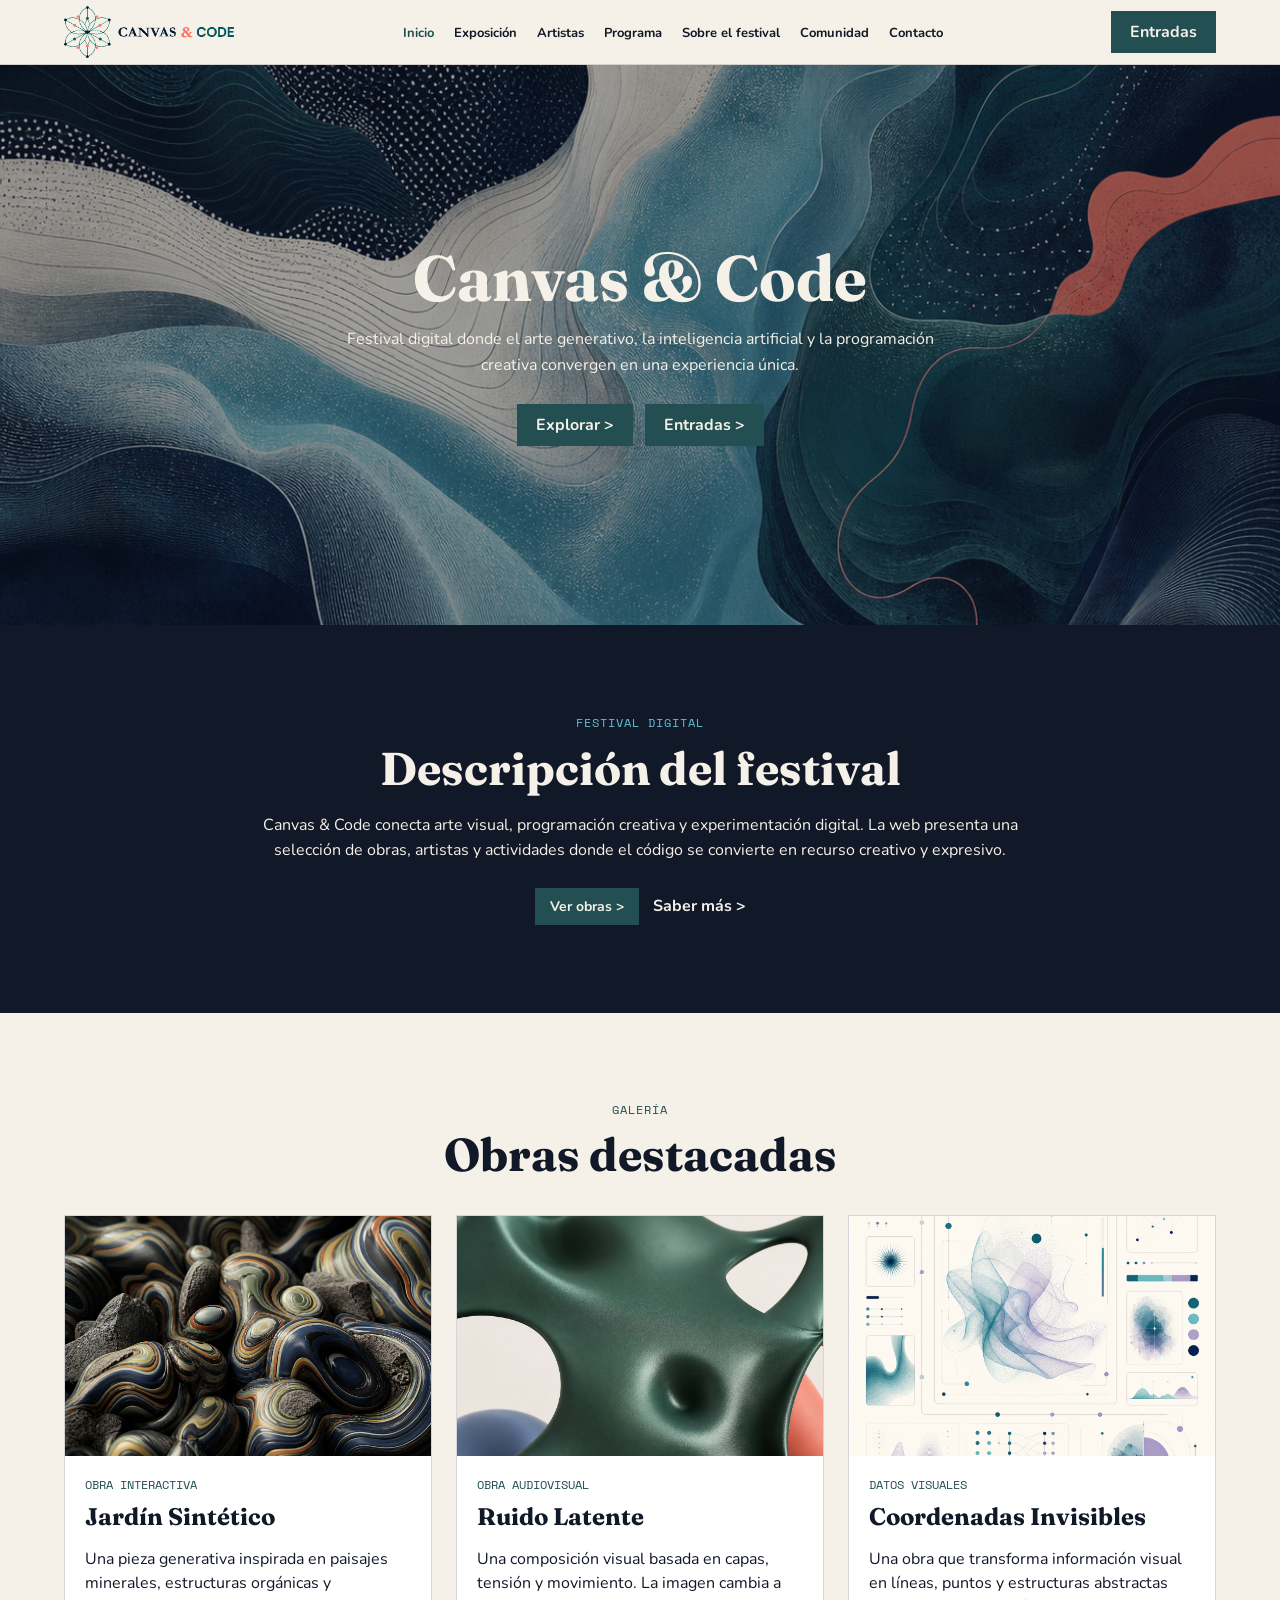
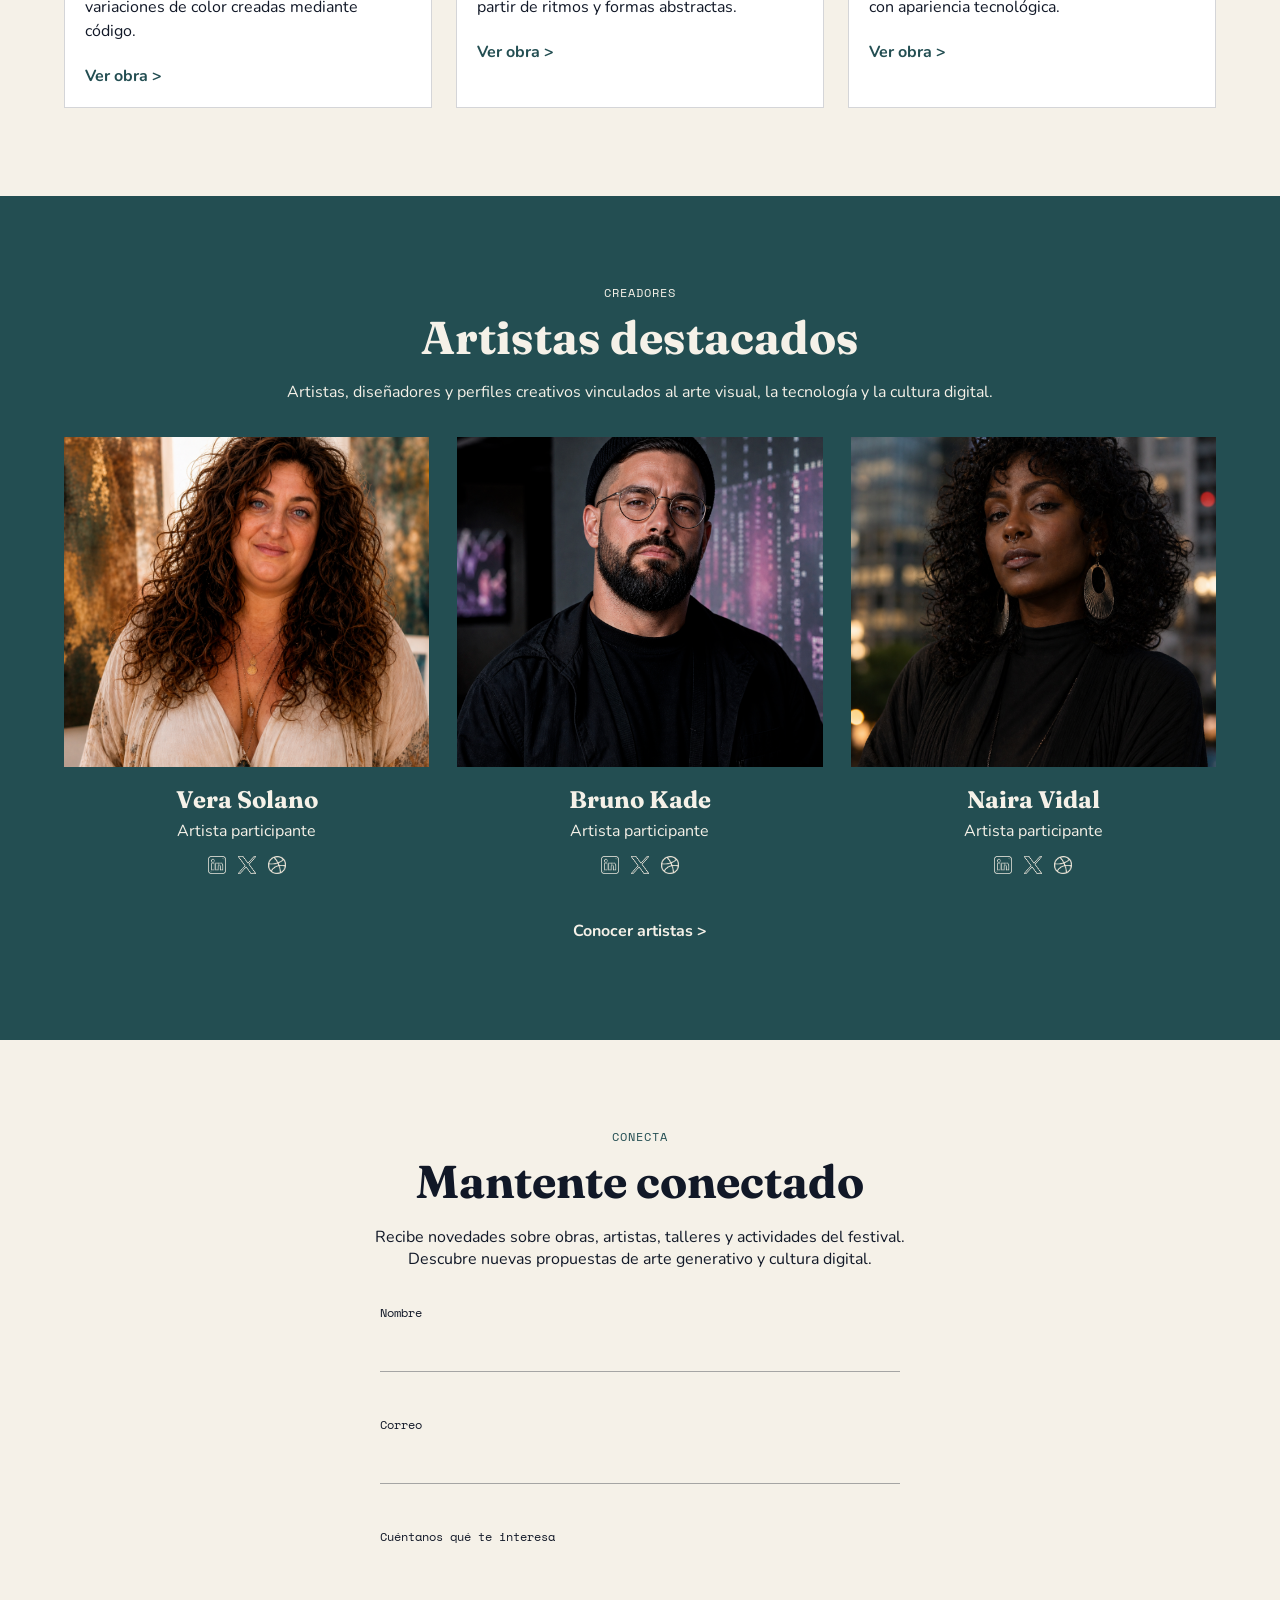
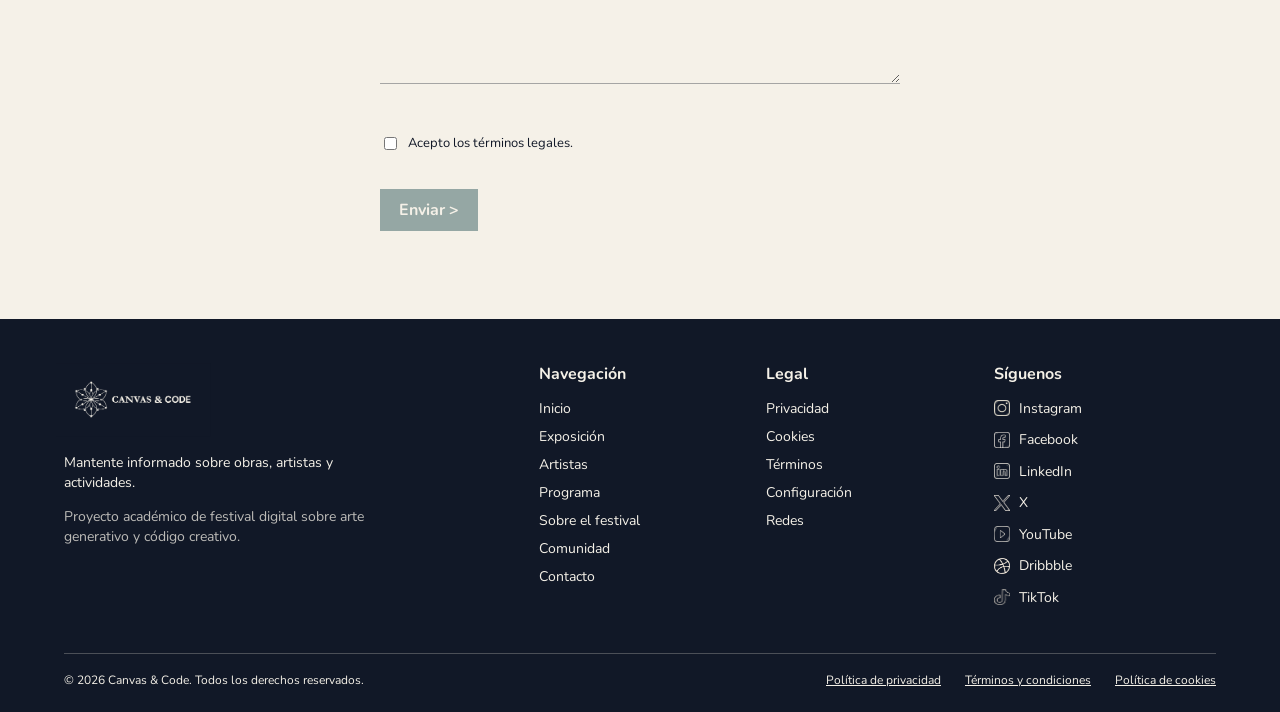
==== commit b31dc5ef: "Sobre update.html" ====
--- a/index.html
+++ b/index.html
@@ -53,20 +53,22 @@
           <li><a class="active" href="index.html" aria-current="page">Inicio</a></li>
 
           <!-- Enlaces a las demás páginas y secciones de la web -->
-          <li><a href="exposicion.html">Galería</a></li>
+          <li><a href="exposicion.html">Exposición</a></li>
           <li><a href="exposicion.html#artistas">Artistas</a></li>
           <li><a href="comunidad.html#talleres">Programa</a></li>
           <li><a href="sobre.html">Sobre el festival</a></li>
           <li><a href="comunidad.html">Comunidad</a></li>
-          <li><a href="construccion.html">Contacto</a></li>
+          <li><a href="construccion.html" aria-label="Ir a la página de contacto en construcción">Contacto</a></li>
 
           <!-- Enlace de entradas dentro del menú móvil -->
-          <li class="nav-entradas"><a href="construccion.html">Entradas</a></li>
+          <li class="nav-entradas">
+            <a href="construccion.html" aria-label="Consultar entradas del festival Canvas &amp; Code">Entradas</a>
+          </li>
         </ul>
       </nav>
 
       <!-- Botón de entradas visible en la cabecera -->
-      <a class="header-button" href="construccion.html">Entradas</a>
+      <a class="header-button" href="construccion.html" aria-label="Consultar entradas del festival Canvas &amp; Code">Entradas</a>
 
     </div>
   </header>
@@ -94,8 +96,8 @@
 
           <!-- Botones principales del hero -->
           <div class="hero-botones">
-            <a class="button" href="exposicion.html">Explorar &gt;</a>
-            <a class="button" href="construccion.html">Entradas &gt;</a>
+            <a class="button" href="exposicion.html" aria-label="Explorar la exposición interactiva de Canvas &amp; Code">Explorar &gt;</a>
+            <a class="button" href="construccion.html" aria-label="Consultar entradas del festival Canvas &amp; Code">Entradas &gt;</a>
           </div>
 
         </div>
@@ -121,8 +123,8 @@
 
         <!-- Enlaces de la sección de descripción -->
         <div class="descripcion-enlaces">
-          <a class="button button-small" href="exposicion.html">Ver obras &gt;</a>
-          <a class="simple-link" href="sobre.html">Saber más &gt;</a>
+          <a class="button button-small" href="exposicion.html" aria-label="Ver las obras destacadas del festival">Ver obras &gt;</a>
+          <a class="simple-link" href="sobre.html" aria-label="Saber más sobre el festival Canvas &amp; Code">Saber más &gt;</a>
         </div>
 
       </div>
@@ -152,7 +154,7 @@
                 Una pieza generativa inspirada en paisajes minerales, estructuras orgánicas
                 y variaciones de color creadas mediante código.
               </p>
-              <a class="obra-link" href="exposicion.html">Ver obra &gt;</a>
+              <a class="obra-link" href="exposicion.html" aria-label="Ver la obra Jardín Sintético">Ver obra &gt;</a>
             </div>
           </article>
 
@@ -167,7 +169,7 @@
                 Una composición visual basada en capas, tensión y movimiento. La imagen
                 cambia a partir de ritmos y formas abstractas.
               </p>
-              <a class="obra-link" href="exposicion.html">Ver obra &gt;</a>
+              <a class="obra-link" href="exposicion.html" aria-label="Ver la obra Ruido Latente">Ver obra &gt;</a>
             </div>
           </article>
 
@@ -182,7 +184,7 @@
                 Una obra que transforma información visual en líneas, puntos y estructuras
                 abstractas con apariencia tecnológica.
               </p>
-              <a class="obra-link" href="exposicion.html">Ver obra &gt;</a>
+              <a class="obra-link" href="exposicion.html" aria-label="Ver la obra Coordenadas Invisibles">Ver obra &gt;</a>
             </div>
           </article>
 
@@ -219,15 +221,15 @@
               <!-- Enlaces a redes sociales de la artista -->
               <div class="artista-redes">
                 <a href="construccion.html" aria-label="LinkedIn de Vera Solano">
-                  <img src="icons/LinkedIn.png" alt="">
+                  <img src="icons/LinkedIn.png" alt="" aria-hidden="true">
                 </a>
 
                 <a href="construccion.html" aria-label="X de Vera Solano">
-                  <img src="icons/X.png" alt="">
+                  <img src="icons/X.png" alt="" aria-hidden="true">
                 </a>
 
                 <a href="construccion.html" aria-label="Dribbble de Vera Solano">
-                  <img src="icons/Dribbble.png" alt="">
+                  <img src="icons/Dribbble.png" alt="" aria-hidden="true">
                 </a>
               </div>
             </div>
@@ -244,15 +246,15 @@
               <!-- Enlaces a redes sociales del artista -->
               <div class="artista-redes">
                 <a href="construccion.html" aria-label="LinkedIn de Bruno Kade">
-                  <img src="icons/LinkedIn.png" alt="">
+                  <img src="icons/LinkedIn.png" alt="" aria-hidden="true">
                 </a>
 
                 <a href="construccion.html" aria-label="X de Bruno Kade">
-                  <img src="icons/X.png" alt="">
+                  <img src="icons/X.png" alt="" aria-hidden="true">
                 </a>
 
                 <a href="construccion.html" aria-label="Dribbble de Bruno Kade">
-                  <img src="icons/Dribbble.png" alt="">
+                  <img src="icons/Dribbble.png" alt="" aria-hidden="true">
                 </a>
               </div>
             </div>
@@ -269,15 +271,15 @@
               <!-- Enlaces a redes sociales de la artista -->
               <div class="artista-redes">
                 <a href="construccion.html" aria-label="LinkedIn de Naira Vidal">
-                  <img src="icons/LinkedIn.png" alt="">
+                  <img src="icons/LinkedIn.png" alt="" aria-hidden="true">
                 </a>
 
                 <a href="construccion.html" aria-label="X de Naira Vidal">
-                  <img src="icons/X.png" alt="">
+                  <img src="icons/X.png" alt="" aria-hidden="true">
                 </a>
 
                 <a href="construccion.html" aria-label="Dribbble de Naira Vidal">
-                  <img src="icons/Dribbble.png" alt="">
+                  <img src="icons/Dribbble.png" alt="" aria-hidden="true">
                 </a>
               </div>
             </div>
@@ -287,7 +289,7 @@
 
         <!-- Botón para ir a la sección de artistas de la página Exposición -->
         <div class="boton-centrado">
-          <a class="button" href="exposicion.html#artistas">Conocer artistas &gt;</a>
+          <a class="button" href="exposicion.html#artistas" aria-label="Conocer a los artistas destacados del festival">Conocer artistas &gt;</a>
         </div>
 
       </div>
@@ -383,12 +385,12 @@
 
         <ul>
           <li><a href="index.html" aria-current="page">Inicio</a></li>
-          <li><a href="exposicion.html">Galería</a></li>
+          <li><a href="exposicion.html">Exposición</a></li>
           <li><a href="exposicion.html#artistas">Artistas</a></li>
           <li><a href="comunidad.html#talleres">Programa</a></li>
           <li><a href="sobre.html">Sobre el festival</a></li>
           <li><a href="comunidad.html">Comunidad</a></li>
-          <li><a href="construccion.html">Contacto</a></li>
+          <li><a href="construccion.html" aria-label="Ir a la página de contacto en construcción">Contacto</a></li>
         </ul>
       </div>
 
@@ -397,11 +399,11 @@
         <h2>Legal</h2>
 
         <ul>
-          <li><a href="construccion.html">Privacidad</a></li>
-          <li><a href="construccion.html">Cookies</a></li>
-          <li><a href="construccion.html">Términos</a></li>
-          <li><a href="construccion.html">Configuración</a></li>
-          <li><a href="construccion.html">Redes</a></li>
+          <li><a href="construccion.html" aria-label="Consultar la política de privacidad en construcción">Privacidad</a></li>
+          <li><a href="construccion.html" aria-label="Consultar la política de cookies en construcción">Cookies</a></li>
+          <li><a href="construccion.html" aria-label="Consultar los términos legales en construcción">Términos</a></li>
+          <li><a href="construccion.html" aria-label="Consultar la configuración legal en construcción">Configuración</a></li>
+          <li><a href="construccion.html" aria-label="Consultar los enlaces a redes sociales en construcción">Redes</a></li>
         </ul>
       </div>
 
@@ -410,13 +412,13 @@
         <h2>Síguenos</h2>
 
         <ul>
-          <li><a href="construccion.html"><img src="icons/Instagram.png" alt=""> Instagram</a></li>
-          <li><a href="construccion.html"><img src="icons/Facebook.png" alt=""> Facebook</a></li>
-          <li><a href="construccion.html"><img src="icons/LinkedIn.png" alt=""> LinkedIn</a></li>
-          <li><a href="construccion.html"><img src="icons/X.png" alt=""> X</a></li>
-          <li><a href="construccion.html"><img src="icons/YouTube.png" alt=""> YouTube</a></li>
-          <li><a href="construccion.html"><img src="icons/Dribbble.png" alt=""> Dribbble</a></li>
-          <li><a href="construccion.html"><img src="icons/TikTok.png" alt=""> TikTok</a></li>
+          <li><a href="construccion.html" aria-label="Visitar Instagram de Canvas &amp; Code"><img src="icons/Instagram.png" alt="" aria-hidden="true"> Instagram</a></li>
+          <li><a href="construccion.html" aria-label="Visitar Facebook de Canvas &amp; Code"><img src="icons/Facebook.png" alt="" aria-hidden="true"> Facebook</a></li>
+          <li><a href="construccion.html" aria-label="Visitar LinkedIn de Canvas &amp; Code"><img src="icons/LinkedIn.png" alt="" aria-hidden="true"> LinkedIn</a></li>
+          <li><a href="construccion.html" aria-label="Visitar X de Canvas &amp; Code"><img src="icons/X.png" alt="" aria-hidden="true"> X</a></li>
+          <li><a href="construccion.html" aria-label="Visitar YouTube de Canvas &amp; Code"><img src="icons/YouTube.png" alt="" aria-hidden="true"> YouTube</a></li>
+          <li><a href="construccion.html" aria-label="Visitar Dribbble de Canvas &amp; Code"><img src="icons/Dribbble.png" alt="" aria-hidden="true"> Dribbble</a></li>
+          <li><a href="construccion.html" aria-label="Visitar TikTok de Canvas &amp; Code"><img src="icons/TikTok.png" alt="" aria-hidden="true"> TikTok</a></li>
         </ul>
       </div>
 
@@ -427,9 +429,9 @@
       <p>© 2026 Canvas &amp; Code. Todos los derechos reservados.</p>
 
       <div class="footer-legal-links">
-        <a href="construccion.html">Política de privacidad</a>
-        <a href="construccion.html">Términos y condiciones</a>
-        <a href="construccion.html">Política de cookies</a>
+        <a href="construccion.html" aria-label="Consultar la política de privacidad de Canvas &amp; Code en construcción">Política de privacidad</a>
+        <a href="construccion.html" aria-label="Consultar los términos y condiciones de Canvas &amp; Code en construcción">Términos y condiciones</a>
+        <a href="construccion.html" aria-label="Consultar la política de cookies de Canvas &amp; Code en construcción">Política de cookies</a>
       </div>
     </div>
   </footer>
